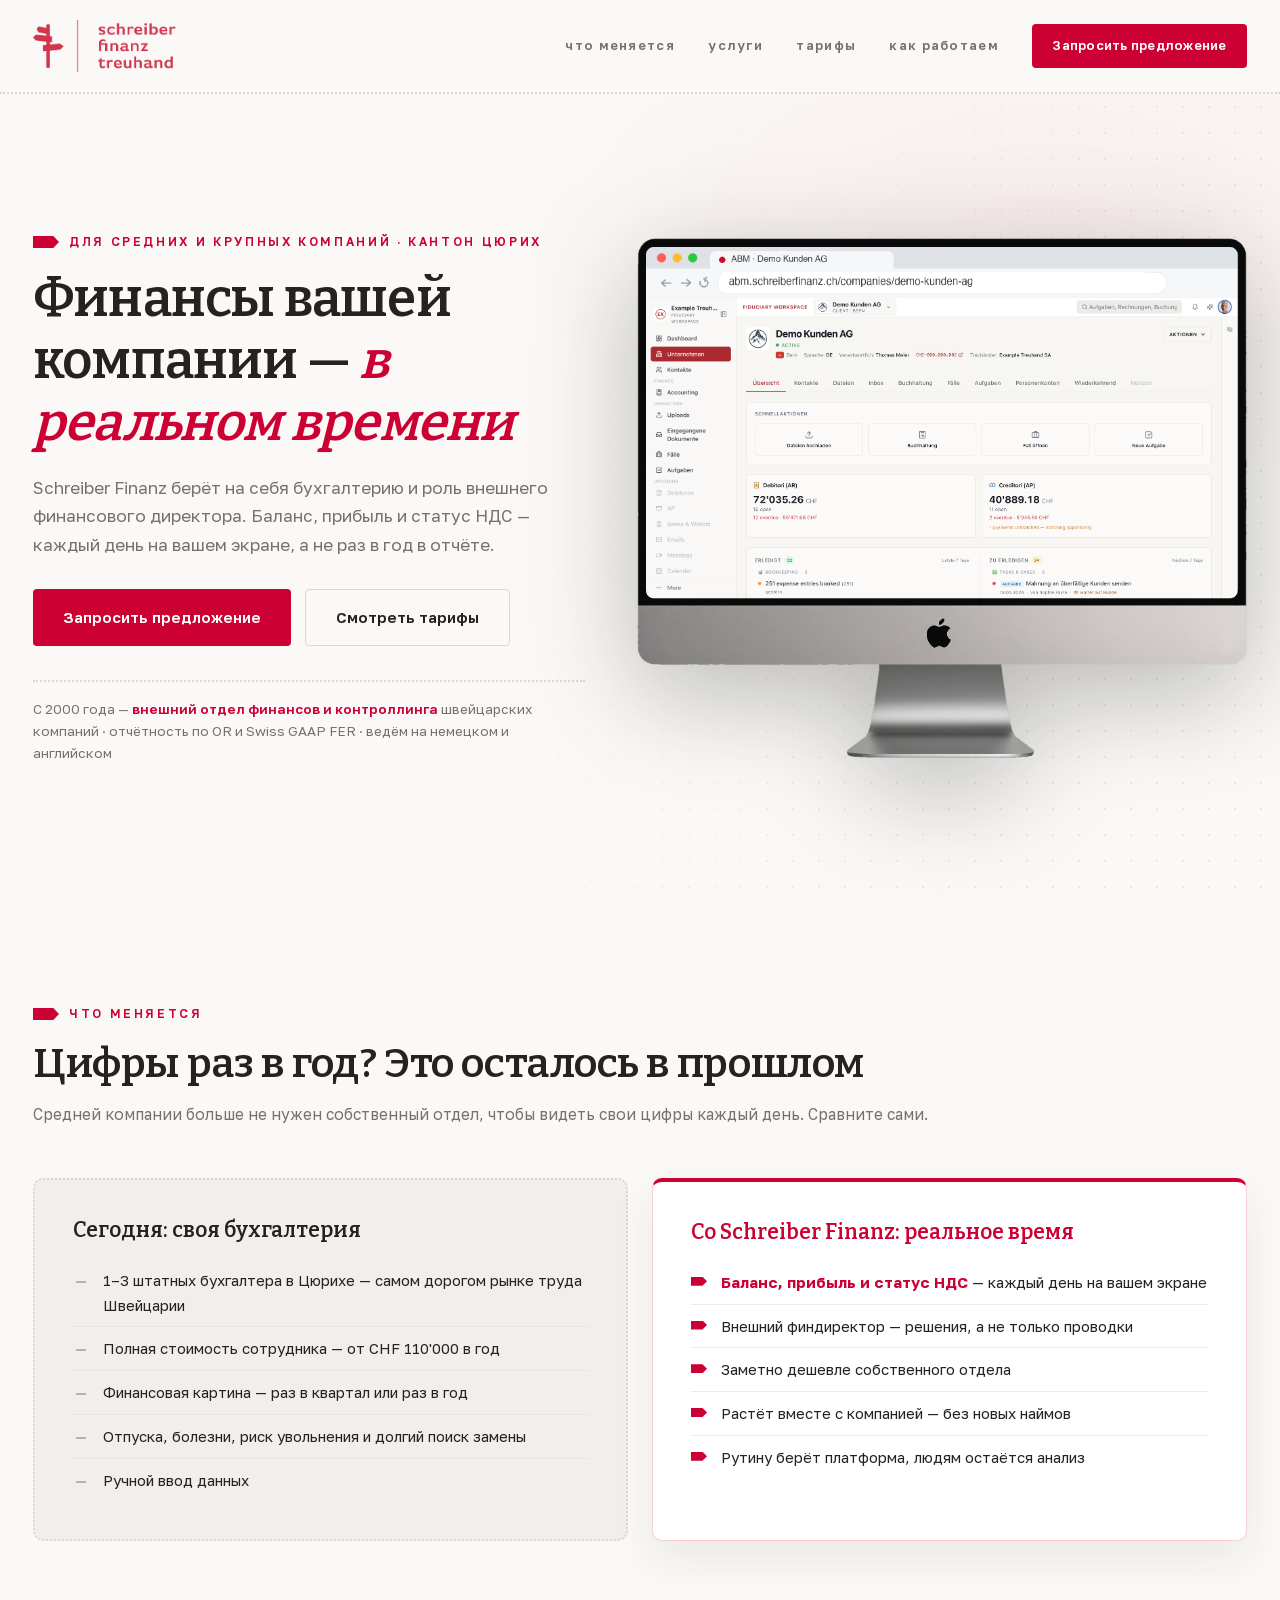
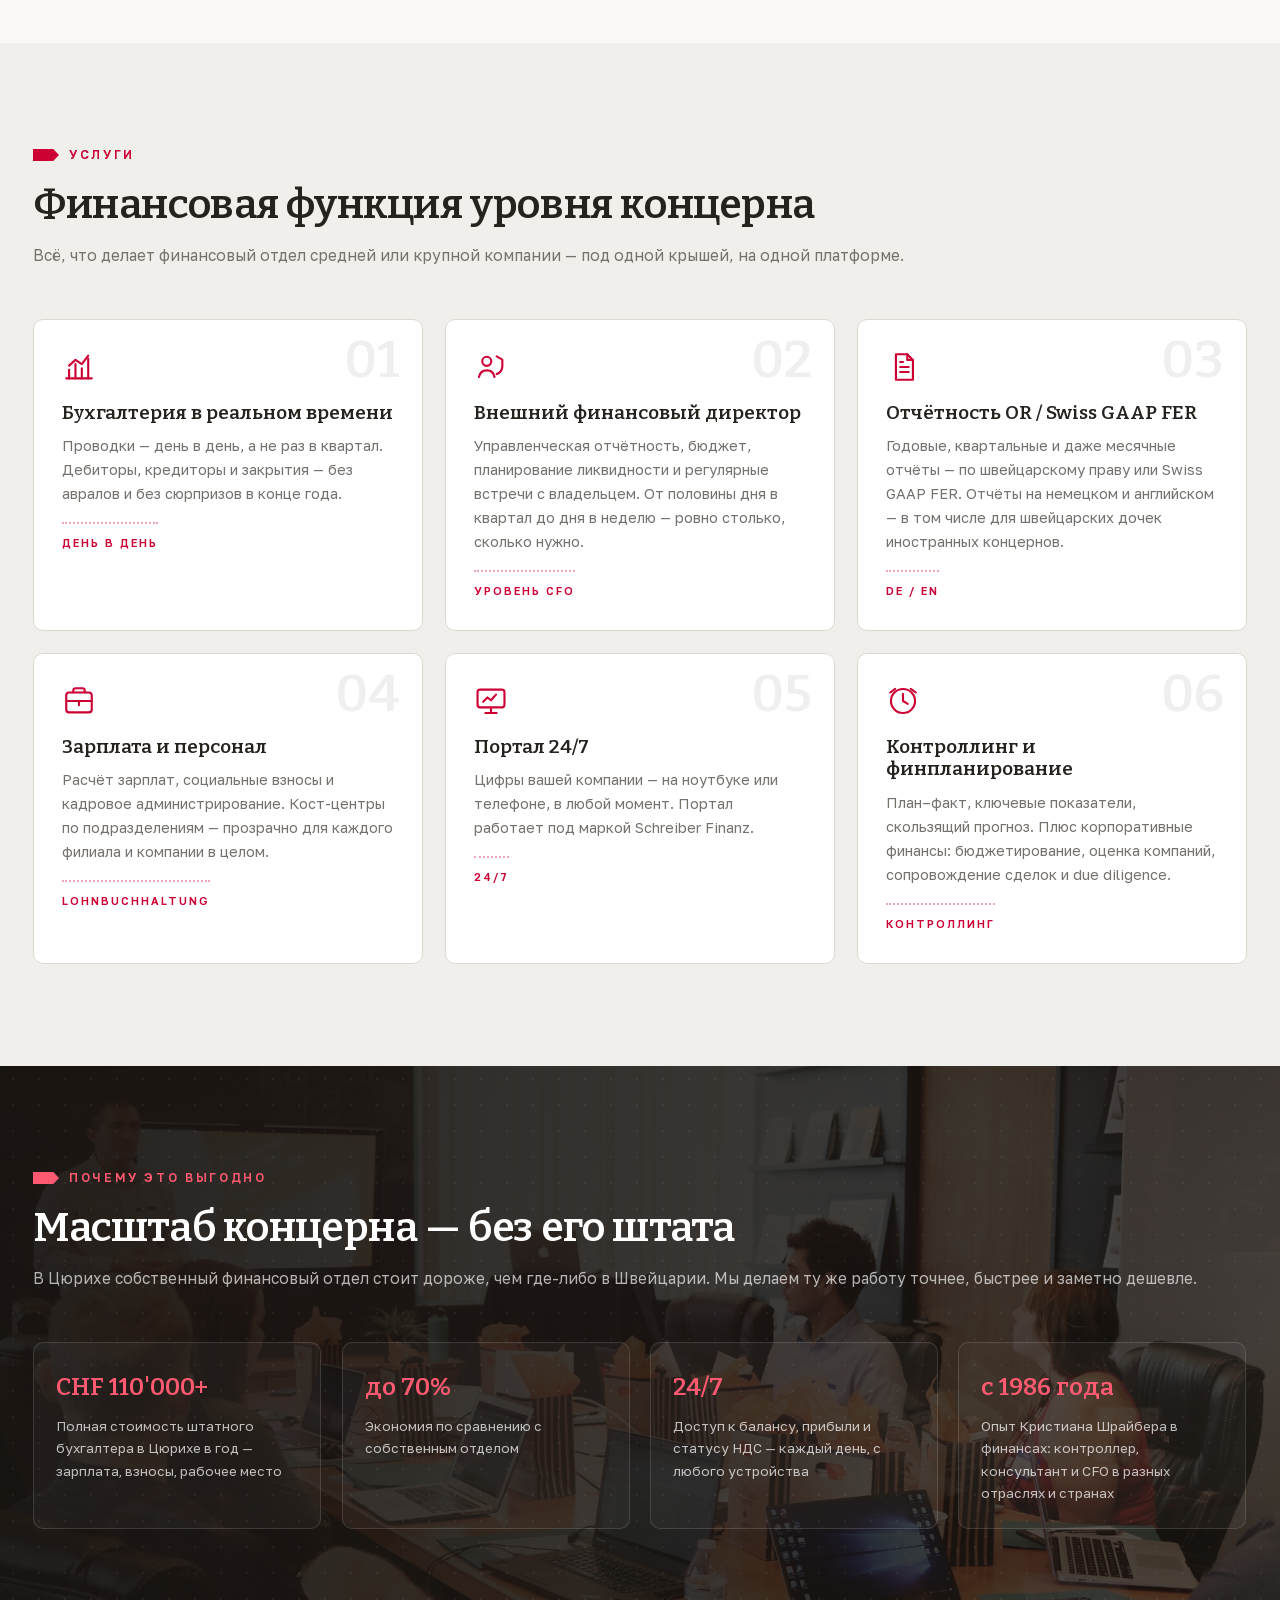
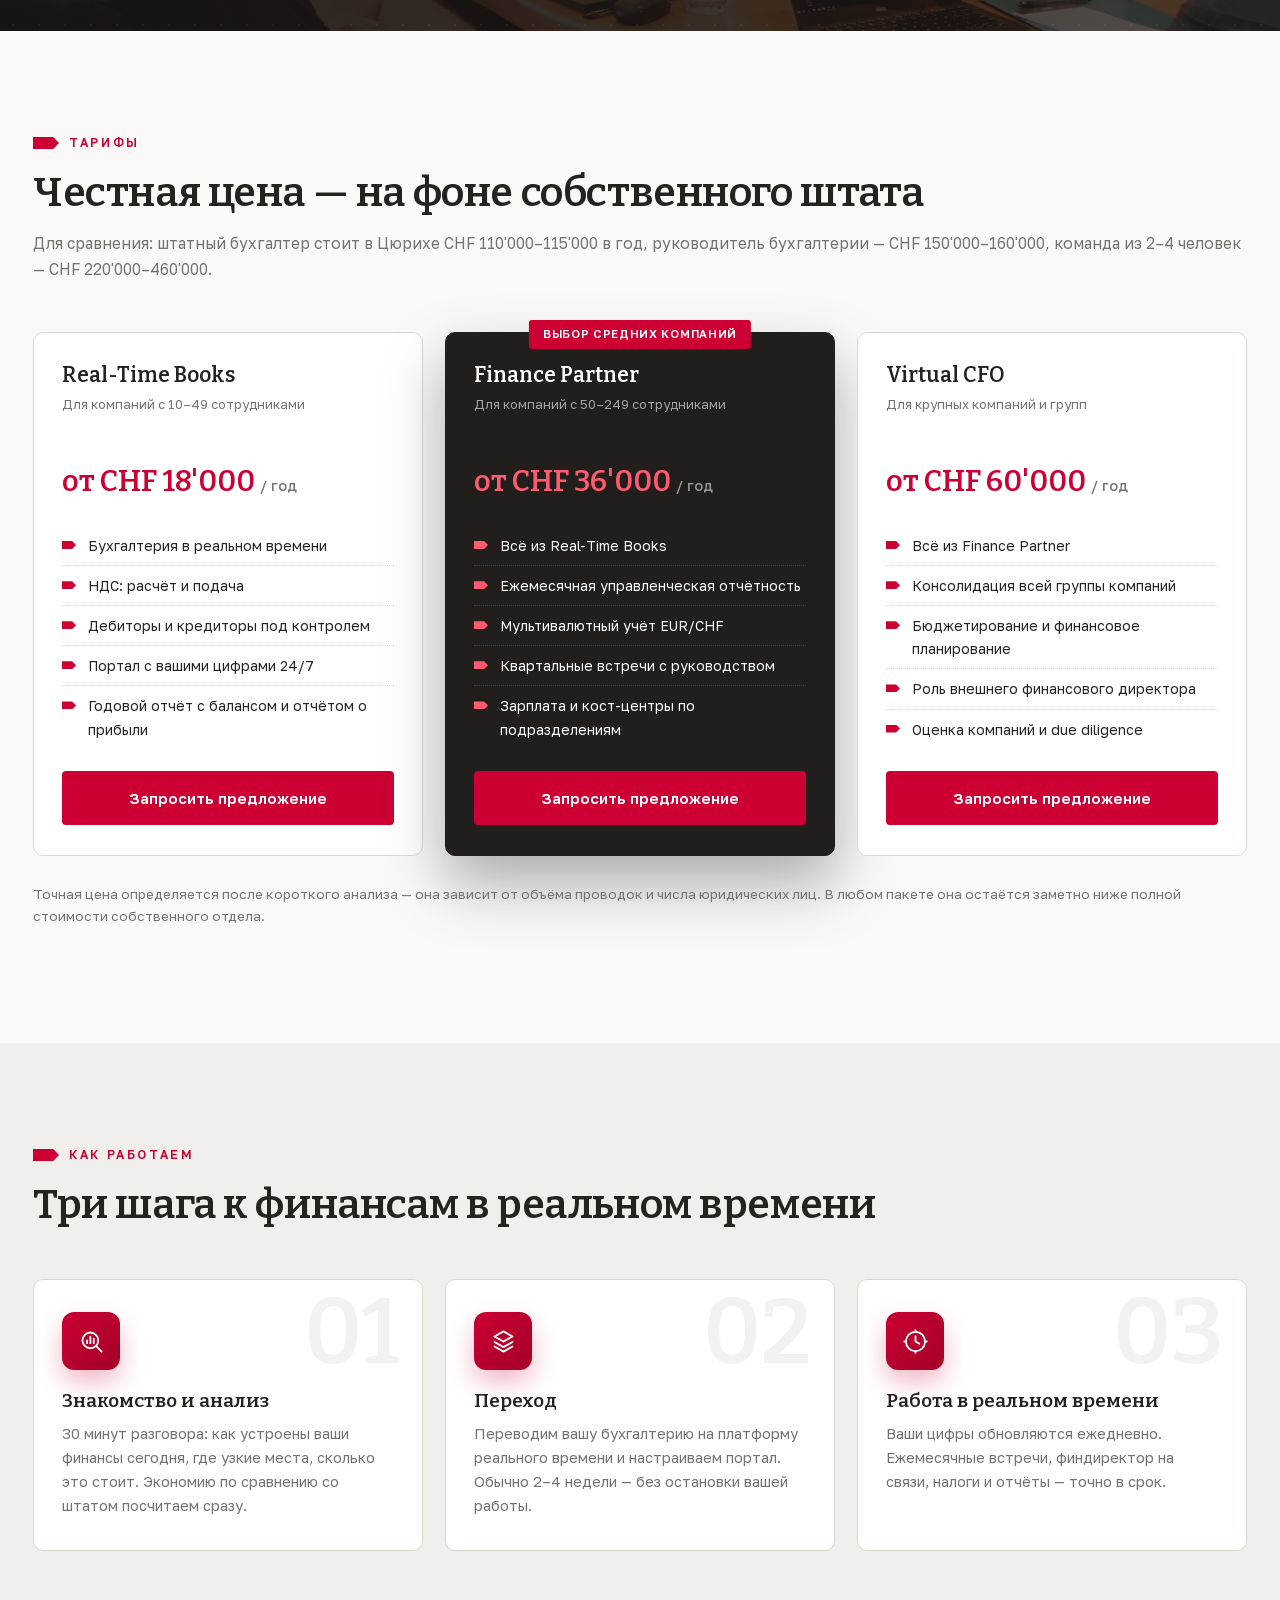
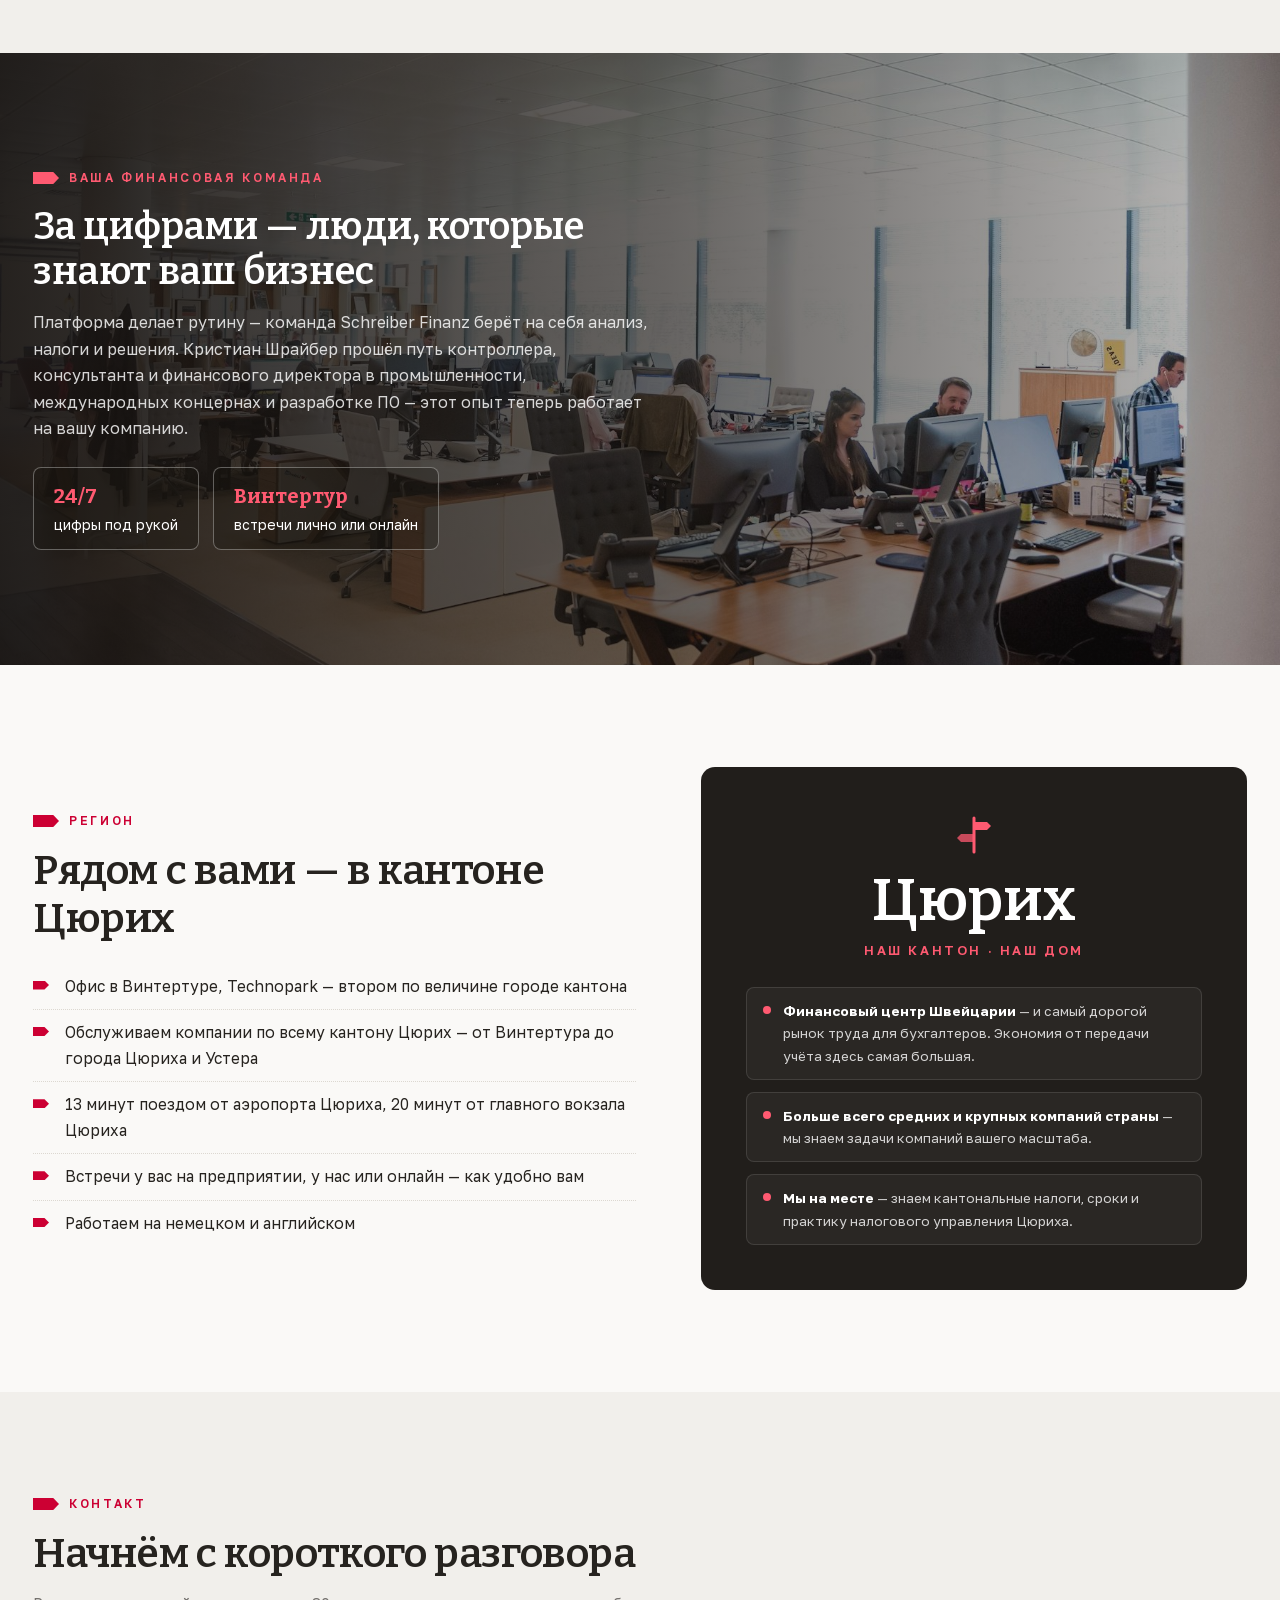
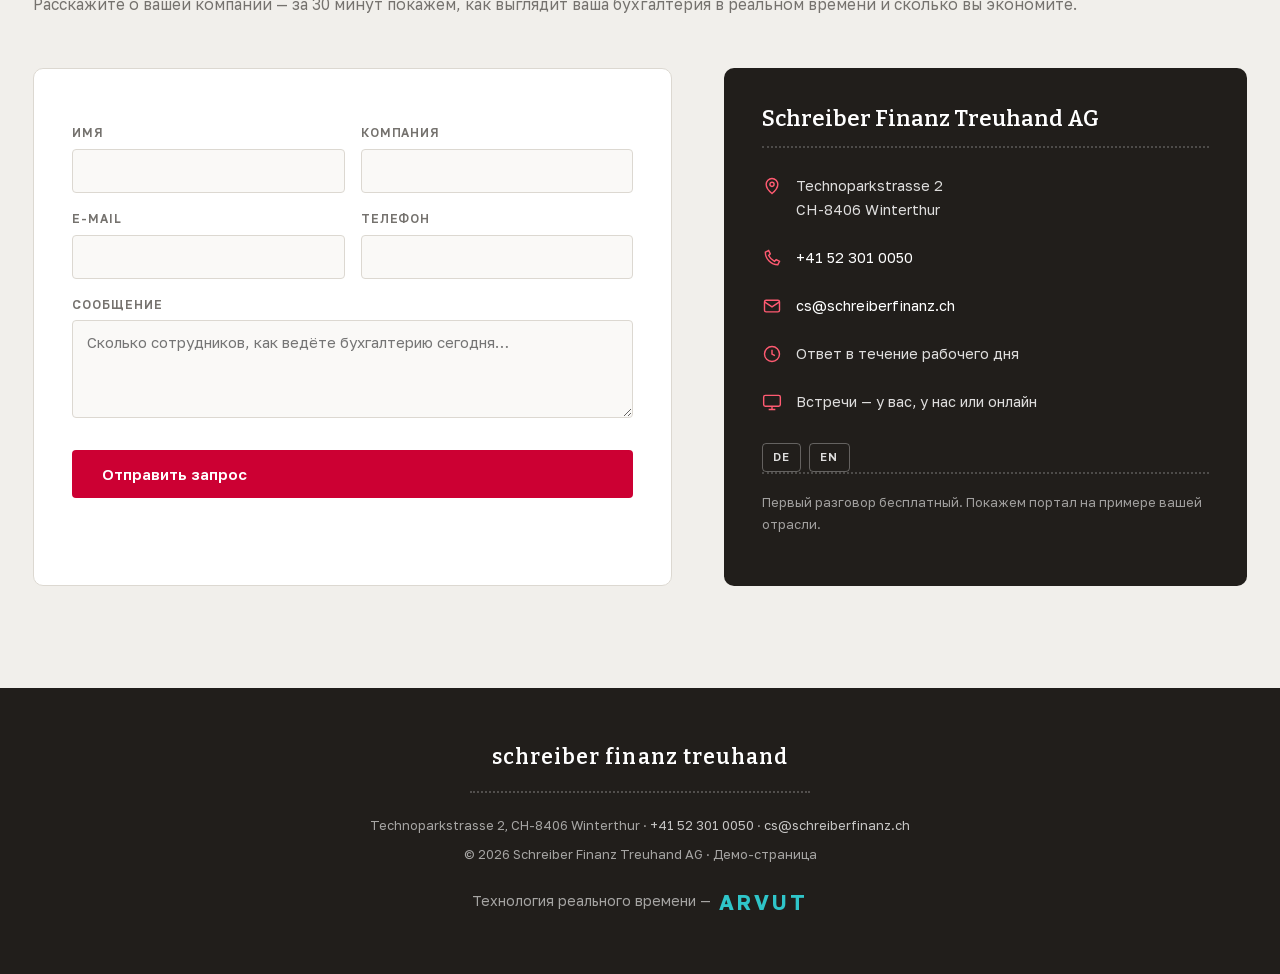
==== ru.html @ bf731bfa "Немецкая версия (главная), новые фото: офис с командой и фон баннера; RU сохранена в ru.html Co-Auth" ====
<!doctype html>
<html lang="ru">
<head>
<meta charset="utf-8">
<meta name="viewport" content="width=device-width,initial-scale=1">
<title>Schreiber Finanz Treuhand AG — Финансы вашей компании в реальном времени | Цюрих</title>
<meta name="description" content="Schreiber Finanz Treuhand AG (Винтертур, кантон Цюрих): бухгалтерия в реальном времени и внешний финансовый директор для средних и крупных компаний. Баланс, прибыль и статус НДС — каждый день, а не раз в год.">
<style>
@import url('assets/fonts/fonts.css');
:root{
  --paper:#faf9f7; --cream:#f1efeb; --card:#ffffff;
  --ink:#26231f; --muted:#75726e; --soft-line:#dcd8d1;
  --red:#cc0033; --red-d:#a30029; --red-l:#ff5a71; --red-bg:#fbf3f4;
  --graphite:#211e1b; --graphite2:#2b2723;
  --arvut:#009b9f;
  --serif:'Bitter',Georgia,serif;
  --sans:'Golos Text',-apple-system,'Segoe UI',sans-serif;
}
*{box-sizing:border-box}
html{scroll-behavior:smooth}
body{margin:0;font-family:var(--sans);color:var(--ink);background:var(--paper);font-size:16px;line-height:1.65;-webkit-font-smoothing:antialiased}
img{max-width:100%}
a{color:inherit}
.wrap{max-width:1320px;margin:0 auto;padding:0 clamp(18px,2.6vw,34px)}
h1,h2,h3{font-family:var(--serif);line-height:1.18;margin:0}
.h2{font-size:clamp(28px,3.5vw,41px);font-weight:600;color:var(--ink);letter-spacing:-.01em}
.sub{color:var(--muted);margin:14px 0 0;font-size:clamp(15.5px,1.2vw,17.5px)}
/* фирменный мотив: пунктирная линия (как в их меню) */
.dotrule{border:0;border-top:2px dotted var(--soft-line);margin:0}
/* красный «указатель» — мотив логотипа-Wegweiser */
.eyebrow{display:flex;align-items:center;gap:10px;font-size:12px;font-weight:600;letter-spacing:.22em;text-transform:uppercase;color:var(--red);margin:0 0 16px}
.eyebrow::before{content:'';width:26px;height:12px;background:var(--red);clip-path:polygon(0 0,78% 0,100% 50%,78% 100%,0 100%);flex:none}
.btn{display:inline-flex;align-items:center;gap:10px;padding:15px 30px;border-radius:4px;font-weight:600;font-size:15px;text-decoration:none;transition:transform .18s ease,box-shadow .18s ease,background .18s ease,border-color .18s ease;cursor:pointer;border:0;font-family:var(--sans)}
.btn-r{background:var(--red);color:#fff}
.btn-r:hover{background:var(--red-d);transform:translateY(-2px);box-shadow:0 12px 28px rgba(204,0,51,.28)}
.btn-ghost{border:1.5px solid var(--soft-line);color:var(--ink);background:transparent}
.btn-ghost:hover{border-color:var(--ink)}
/* ======= ШАПКА ======= */
.nav{background:rgba(250,249,247,.92);backdrop-filter:blur(8px);position:sticky;top:0;z-index:20;border-bottom:2px dotted var(--soft-line)}
.nav .wrap{display:flex;justify-content:space-between;align-items:center;height:92px}
.nav img{height:52px;display:block}
.nav-links{display:flex;align-items:center;gap:clamp(18px,2.6vw,36px)}
.nav-links a{font-size:13px;font-weight:600;letter-spacing:.1em;text-transform:lowercase;text-decoration:none;color:var(--muted)}
.nav-links a:hover{color:var(--red)}
.nav-cta{background:var(--red);color:#fff!important;padding:11px 20px;border-radius:4px;text-transform:none!important;letter-spacing:.02em!important}
.nav-cta:hover{background:var(--red-d)}
/* ======= HERO ======= */
.hero{position:relative;background:
  radial-gradient(900px 480px at 82% 18%,rgba(204,0,51,.05) 0%,rgba(204,0,51,0) 60%),
  var(--paper);
  overflow:hidden}
.hero .dots{position:absolute;inset:0;background-image:radial-gradient(rgba(38,35,31,.075) 1.3px,transparent 1.3px);background-size:26px 26px;mask-image:linear-gradient(115deg,transparent 42%,#000 78%);-webkit-mask-image:linear-gradient(115deg,transparent 42%,#000 78%);pointer-events:none}
.hero-grid{position:relative;display:grid;grid-template-columns:.95fr 1.05fr;grid-template-rows:1fr;gap:clamp(28px,4vw,56px);align-items:center;min-height:calc(100svh - 92px);padding:clamp(26px,4vh,48px) 0}
.hero h1{font-size:clamp(33px,4.1vw,53px);font-weight:600;color:var(--ink);letter-spacing:-.015em}
.hero h1 em{font-style:italic;color:var(--red)}
.hero .lead{font-size:clamp(16px,1.35vw,19px);color:var(--muted);margin:20px 0 0}
.hero-cta{display:flex;gap:14px;flex-wrap:wrap;margin-top:30px}
.trust{margin-top:34px;padding-top:16px;border-top:2px dotted var(--soft-line)}
.trust p{margin:0;font-size:13.5px;color:var(--muted)}
.trust b{color:var(--red);font-weight:600}
/* монитор со скрином */
.imac-wrap{position:relative}
.imac-wrap::before{content:'';position:absolute;inset:-6% -5% -2% -5%;background:radial-gradient(58% 54% at 50% 44%,rgba(38,35,31,.16) 0%,rgba(38,35,31,0) 70%);pointer-events:none}
.imac-wrap img.imac{position:relative;width:100%;height:auto;display:block;filter:drop-shadow(0 30px 54px rgba(38,35,31,.3))}
/* ======= СЕКЦИИ ======= */
section{padding:clamp(56px,8vw,102px) 0}
.sec-head{margin-bottom:clamp(30px,4vw,50px)}
/* сдвиг */
.shift{display:grid;grid-template-columns:1fr 1fr;gap:24px}
.shift-card{border-radius:10px;padding:clamp(24px,3vw,38px);background:var(--card)}
.shift-card.now{background:var(--cream);border:2px dotted var(--soft-line)}
.shift-card.new{border:1px solid rgba(204,0,51,.18);border-top:4px solid var(--red);box-shadow:0 18px 44px rgba(38,35,31,.08)}
.shift-card h3{font-size:21px;font-weight:600;margin-bottom:16px}
.shift-card.new h3{color:var(--red)}
.shift-card ul{list-style:none;margin:0;padding:0}
.shift-card li{padding:9px 0 9px 30px;position:relative;font-size:15px;color:var(--ink);border-bottom:1px dotted var(--soft-line)}
.shift-card li:last-child{border-bottom:0}
.now li::before{content:'—';position:absolute;left:2px;color:#b3afa8;font-weight:700}
.new li::before{content:'';position:absolute;left:0;top:16px;width:16px;height:9px;background:var(--red);clip-path:polygon(0 0,72% 0,100% 50%,72% 100%,0 100%)}
.new li b{color:var(--red)}
/* услуги */
.svc-grid{display:grid;grid-template-columns:repeat(3,1fr);gap:22px}
.svc{position:relative;background:var(--card);border:1px solid var(--soft-line);border-radius:10px;padding:30px 28px 28px;transition:transform .2s ease,box-shadow .2s ease,border-color .2s ease;overflow:hidden}
.svc:hover{transform:translateY(-5px);box-shadow:0 22px 50px rgba(38,35,31,.12);border-color:rgba(204,0,51,.3)}
.svc .num{position:absolute;top:14px;right:22px;font-family:var(--serif);font-size:52px;font-weight:600;color:rgba(38,35,31,.07);line-height:1;user-select:none}
.svc svg.ic{width:34px;height:34px;stroke:var(--red);fill:none;stroke-width:1.5;stroke-linecap:round;stroke-linejoin:round;margin-bottom:18px;display:block}
.svc h3{font-size:19px;font-weight:600;margin:0 0 10px}
.svc p{margin:0;font-size:14.5px;color:var(--muted)}
.svc .tagline{display:inline-block;margin-top:16px;color:var(--red);font-size:11px;font-weight:600;letter-spacing:.18em;text-transform:uppercase;border-top:2px dotted rgba(204,0,51,.35);padding-top:10px}
/* тёмный баннер */
.bannerX{position:relative;background:url('assets/img/banner.jpg?v=1') center 42%/cover no-repeat;color:#fff;overflow:hidden}
.bannerX .veilx{position:absolute;inset:0;background:linear-gradient(100deg,rgba(24,20,17,.94) 0%,rgba(24,20,17,.86) 55%,rgba(24,20,17,.72) 100%)}
.bannerX .dots{position:absolute;inset:0;background-image:radial-gradient(rgba(255,255,255,.05) 1.3px,transparent 1.3px);background-size:26px 26px;pointer-events:none}
.bannerX .h2{color:#fff}
.bannerX .sub{color:rgba(255,255,255,.68)}
.bannerX .eyebrow{color:var(--red-l)}
.bannerX .eyebrow::before{background:var(--red-l)}
.stat-grid{position:relative;display:grid;grid-template-columns:repeat(4,1fr);gap:20px;margin-top:clamp(30px,4vw,48px)}
.stat{border:1px solid rgba(255,255,255,.13);border-radius:10px;padding:24px 22px;background:rgba(255,255,255,.035)}
.stat .n{font-family:var(--serif);font-size:clamp(22px,1.9vw,28px);font-weight:600;color:var(--red-l);white-space:nowrap}
.stat p{margin:8px 0 0;font-size:13.5px;color:rgba(255,255,255,.72)}
/* стоимость */
.anchor-strip{background:var(--red-bg);border:1px solid rgba(204,0,51,.15);border-left:5px solid var(--red);border-radius:8px;padding:20px 26px;margin-bottom:40px;font-size:15px;color:var(--ink)}
.anchor-strip b{color:var(--red)}
.price-grid{display:grid;grid-template-columns:repeat(3,1fr);gap:22px;align-items:stretch}
.price{background:var(--card);border:1px solid var(--soft-line);border-radius:10px;padding:30px 28px;display:flex;flex-direction:column;position:relative}
.price.feat{background:var(--graphite);color:#fff;border-color:var(--graphite);box-shadow:0 28px 60px rgba(33,30,27,.35)}
.price .tag{position:absolute;top:-13px;left:50%;transform:translateX(-50%);background:var(--red);color:#fff;font-size:11.5px;font-weight:600;letter-spacing:.06em;text-transform:uppercase;padding:5px 14px;border-radius:3px;white-space:nowrap}
.price h3{font-size:21px;font-weight:600}
.price .for{font-size:13px;color:var(--muted);margin:6px 0 14px}
.price.feat .for{color:rgba(255,255,255,.6)}
.price .amount{font-family:var(--serif);font-size:29px;font-weight:600;color:var(--red);margin-bottom:4px}
.price.feat .amount{color:var(--red-l)}
.price .amount small{font-size:.5em;font-family:var(--sans);font-weight:500;color:var(--muted)}
.price.feat .amount small{color:rgba(255,255,255,.55)}
.price ul{list-style:none;margin:16px 0 22px;padding:0;flex:1}
.price li{padding:8px 0 8px 26px;position:relative;font-size:14px;border-bottom:1px dotted rgba(38,35,31,.16)}
.price.feat li{border-bottom-color:rgba(255,255,255,.14)}
.price li:last-child{border:0}
.price li::before{content:'';position:absolute;left:0;top:15px;width:14px;height:8px;background:var(--red);clip-path:polygon(0 0,72% 0,100% 50%,72% 100%,0 100%)}
.price.feat li::before{background:var(--red-l)}
.price .btn{justify-content:center}
.price-note{margin-top:26px;font-size:13.5px;color:var(--muted)}
/* шаги */
.steps{display:grid;grid-template-columns:repeat(3,1fr);gap:22px}
.step{background:var(--card);border:1px solid var(--soft-line);border-radius:10px;padding:32px 28px;position:relative;overflow:hidden}
.step .wnum{position:absolute;top:2px;right:22px;font-family:var(--serif);font-size:92px;font-weight:600;line-height:1.1;color:rgba(38,35,31,.06);user-select:none}
.step .badge{width:58px;height:58px;border-radius:12px;background:linear-gradient(135deg,var(--red),var(--red-d));box-shadow:0 12px 26px rgba(204,0,51,.28);display:flex;align-items:center;justify-content:center;margin-bottom:20px}
.step .badge svg{width:27px;height:27px;stroke:#fff;fill:none;stroke-width:1.6;stroke-linecap:round;stroke-linejoin:round}
.step h3{font-size:19px;font-weight:600;margin-bottom:10px}
.step p{margin:0;font-size:14.5px;color:var(--muted)}
/* фото-блок */
.photo{position:relative;background:url('assets/img/team.jpg?v=3') center 68%/cover no-repeat;color:#fff}
.photo .veil{position:absolute;inset:0;background:linear-gradient(90deg,rgba(24,20,17,.94) 0%,rgba(24,20,17,.66) 52%,rgba(24,20,17,.28) 100%)}
.photo .wrap{position:relative}
.photo h3{font-size:clamp(26px,3.2vw,38px);font-weight:600;color:#fff;max-width:640px}
.photo p{max-width:620px;color:rgba(255,255,255,.82)}
.photo .eyebrow{color:var(--red-l)}
.photo .eyebrow::before{background:var(--red-l)}
.photo .chips{display:flex;gap:14px;margin-top:26px;flex-wrap:wrap}
.photo .chip{border:1px solid rgba(255,255,255,.32);border-radius:8px;padding:12px 20px;font-size:14px;background:rgba(24,20,17,.35)}
.photo .chip b{font-family:var(--serif);font-size:20px;color:var(--red-l);display:block}
/* регион */
.region{display:grid;grid-template-columns:1.05fr .95fr;gap:clamp(30px,5vw,70px);align-items:center}
.region ul{list-style:none;padding:0;margin:20px 0 0}
.region li{padding:10px 0 10px 32px;position:relative;font-size:15.5px;border-bottom:1px dotted var(--soft-line)}
.region li:last-child{border:0}
.region li::before{content:'';position:absolute;left:0;top:17px;width:16px;height:9px;background:var(--red);clip-path:polygon(0 0,72% 0,100% 50%,72% 100%,0 100%)}
.zh-card{position:relative;background:var(--graphite);border-radius:14px;padding:clamp(30px,3.5vw,48px);color:#fff;overflow:hidden;text-align:center}
.zh-card .signpost{width:44px;margin:0 auto 14px;display:block}
.zh-card .zh{font-family:var(--serif);font-weight:600;font-size:clamp(44px,4.6vw,60px);color:#fff;line-height:1.05}
.zh-card .zh-sub{color:var(--red-l);font-size:13px;letter-spacing:.2em;text-transform:uppercase;font-weight:600;margin-top:8px}
.zh-facts{margin-top:26px;display:grid;gap:12px;text-align:left}
.zh-fact{display:flex;gap:12px;align-items:flex-start;background:rgba(255,255,255,.045);border:1px solid rgba(255,255,255,.11);border-radius:8px;padding:12px 16px;font-size:13.5px;color:rgba(255,255,255,.8)}
.zh-fact b{color:#fff}
.zh-fact .d{width:8px;height:8px;border-radius:50%;background:var(--red-l);margin-top:6px;flex:none}
/* контакт */
.contact{display:grid;grid-template-columns:1.1fr .9fr;gap:clamp(28px,4vw,56px);align-items:stretch}
.form{background:var(--card);border:1px solid var(--soft-line);border-radius:10px;padding:clamp(24px,3vw,38px)}
.form label{display:block;font-size:12px;font-weight:600;letter-spacing:.08em;text-transform:uppercase;color:var(--muted);margin:16px 0 6px}
.form input,.form textarea{width:100%;border:1.5px solid var(--soft-line);border-radius:4px;padding:12px 14px;font-family:var(--sans);font-size:15px;color:var(--ink);background:var(--paper);outline:none;transition:border .15s}
.form input:focus,.form textarea:focus{border-color:var(--red)}
.form .row2{display:grid;grid-template-columns:1fr 1fr;gap:16px}
.form button{margin-top:24px;width:100%}
.c-card{background:var(--graphite);color:#fff;border-radius:10px;padding:clamp(26px,3vw,38px);position:relative;overflow:hidden;display:flex;flex-direction:column}
.c-card .c-note{margin-top:auto;padding-top:18px;border-top:2px dotted rgba(255,255,255,.2);font-size:13px;color:rgba(255,255,255,.58)}
.c-card h3{color:#fff;font-size:22px;font-weight:600;margin-bottom:14px;padding-bottom:14px;border-bottom:2px dotted rgba(255,255,255,.2)}
.c-row{display:flex;gap:14px;align-items:flex-start;padding:12px 0;font-size:14.5px;color:rgba(255,255,255,.85)}
.c-row svg{width:20px;height:20px;stroke:var(--red-l);fill:none;stroke-width:1.7;flex:none;margin-top:2px}
.c-row a{color:#fff;text-decoration:none}
.c-row a:hover{color:var(--red-l)}
.c-langs{margin-top:18px;display:flex;gap:8px;flex-wrap:wrap}
.c-langs span{font-size:11.5px;font-weight:600;letter-spacing:.1em;border:1px solid rgba(255,255,255,.3);border-radius:4px;padding:4px 10px;color:rgba(255,255,255,.85)}
/* футер */
footer{background:var(--graphite);color:rgba(255,255,255,.6);padding:52px 0 40px;position:relative;overflow:hidden}
.f-mark{font-family:var(--serif);font-weight:600;font-size:21px;letter-spacing:.05em;color:#fff;text-align:center}
.f-rule{max-width:340px;margin:16px auto 22px;border-top:2px dotted rgba(255,255,255,.22)}
footer .meta{text-align:center;font-size:13px;margin:0}
footer .meta a{color:rgba(255,255,255,.75);text-decoration:none}
footer .credit{text-align:center;margin-top:20px;font-size:14px}
footer .credit a{color:#2fc5c9;font-weight:700;text-decoration:none;font-size:21px;letter-spacing:.14em;text-transform:uppercase;vertical-align:middle;margin-left:4px}
/* reveal */
.reveal{opacity:0;transform:translateY(26px);transition:opacity .75s cubic-bezier(.22,.61,.36,1),transform .75s cubic-bezier(.22,.61,.36,1);will-change:opacity,transform}
.reveal.in{opacity:1;transform:none}
@media(prefers-reduced-motion:reduce){*{animation:none!important;transition:none!important}.reveal{opacity:1;transform:none}}
/* ======= МОБАЙЛ ======= */
@media(max-width:960px){
  .nav-links a:not(.nav-cta){display:none}
  .nav .wrap{height:64px}
  .nav img{height:38px}
  .nav-cta{padding:9px 14px;font-size:12px;white-space:nowrap}
  .hero-grid{grid-template-columns:1fr;grid-template-rows:auto;min-height:0;padding:40px 0 54px;gap:40px}
  .hero h1{font-size:clamp(31px,8.4vw,40px)}
  .shift,.svc-grid,.price-grid,.steps{grid-template-columns:1fr}
  .stat-grid{grid-template-columns:1fr 1fr}
  .region,.contact{grid-template-columns:1fr}
  .form .row2{grid-template-columns:1fr}
}
@media(max-width:520px){.stat-grid{grid-template-columns:1fr}}
</style>
</head>
<body>

<!-- меню -->
<nav class="nav">
  <div class="wrap">
    <a href="#top"><img src="assets/img/logo-schreiber.png?v=1" alt="Schreiber Finanz Treuhand AG"></a>
    <div class="nav-links">
      <a href="#shift">что меняется</a>
      <a href="#services">услуги</a>
      <a href="#pricing">тарифы</a>
      <a href="#how">как работаем</a>
      <a href="#contact" class="nav-cta">Запросить предложение</a>
    </div>
  </div>
</nav>

<!-- HERO -->
<header class="hero" id="top">
  <div class="dots"></div>
  <div class="wrap">
    <div class="hero-grid">
      <div class="reveal">
        <p class="eyebrow">Для средних и крупных компаний · кантон Цюрих</p>
        <h1>Финансы вашей компании&nbsp;— <em>в реальном времени</em></h1>
        <p class="lead">Schreiber Finanz берёт на себя бухгалтерию и роль внешнего финансового
        директора. Баланс, прибыль и статус НДС — каждый день на вашем экране, а не раз в год
        в отчёте.</p>
        <div class="hero-cta">
          <a class="btn btn-r" href="#contact">Запросить предложение</a>
          <a class="btn btn-ghost" href="#pricing">Смотреть тарифы</a>
        </div>
        <div class="trust">
          <p>С 2000 года — <b>внешний отдел финансов и контроллинга</b> швейцарских компаний ·
          отчётность по OR и Swiss GAAP FER · ведём на немецком и английском</p>
        </div>
      </div>
      <div class="imac-wrap reveal">
        <img class="imac" src="assets/img/imac-schreiber.png?v=1" alt="Портал реального времени — баланс, дебиторы и кредиторы на экране">
      </div>
    </div>
  </div>
</header>

<!-- СДВИГ -->
<section id="shift">
  <div class="wrap">
    <div class="sec-head reveal">
      <p class="eyebrow">Что меняется</p>
      <h2 class="h2">Цифры раз в год? Это осталось в прошлом</h2>
      <p class="sub">Средней компании больше не нужен собственный отдел, чтобы видеть свои цифры
      каждый день. Сравните сами.</p>
    </div>
    <div class="shift">
      <div class="shift-card now reveal">
        <h3>Сегодня: своя бухгалтерия</h3>
        <ul>
          <li>1–3 штатных бухгалтера в Цюрихе — самом дорогом рынке труда Швейцарии</li>
          <li>Полная стоимость сотрудника — от CHF 110'000 в год</li>
          <li>Финансовая картина — раз в квартал или раз в год</li>
          <li>Отпуска, болезни, риск увольнения и долгий поиск замены</li>
          <li>Ручной ввод данных</li>
        </ul>
      </div>
      <div class="shift-card new reveal">
        <h3>Со Schreiber Finanz: реальное время</h3>
        <ul>
          <li><b>Баланс, прибыль и статус НДС</b> — каждый день на вашем экране</li>
          <li>Внешний финдиректор — решения, а не только проводки</li>
          <li>Заметно дешевле собственного отдела</li>
          <li>Растёт вместе с компанией — без новых наймов</li>
          <li>Рутину берёт платформа, людям остаётся анализ</li>
        </ul>
      </div>
    </div>
  </div>
</section>

<!-- УСЛУГИ -->
<section id="services" style="background:var(--cream)">
  <div class="wrap">
    <div class="sec-head reveal">
      <p class="eyebrow">Услуги</p>
      <h2 class="h2">Финансовая функция уровня концерна</h2>
      <p class="sub">Всё, что делает финансовый отдел средней или крупной компании — под одной
      крышей, на одной платформе.</p>
    </div>
    <div class="svc-grid">
      <div class="svc reveal">
        <span class="num">01</span>
        <svg class="ic" viewBox="0 0 24 24"><path d="M3 20h18"/><path d="M5 20v-6M9.5 20v-10M14 20v-7M18.5 20V6"/><path d="M5 11l4.5-4 4.5 3 4.5-6"/></svg>
        <h3>Бухгалтерия в реальном времени</h3>
        <p>Проводки — день в день, а не раз в квартал. Дебиторы, кредиторы и закрытия — без
        авралов и без сюрпризов в конце года.</p>
        <span class="tagline">День в день</span>
      </div>
      <div class="svc reveal">
        <span class="num">02</span>
        <svg class="ic" viewBox="0 0 24 24"><circle cx="9" cy="8" r="3.2"/><path d="M3.5 19c.6-3 2.8-4.6 5.5-4.6s4.9 1.6 5.5 4.6"/><path d="M16 4.5l4 2.3v4.6c0 2.8-1.7 4.6-4 5.6"/></svg>
        <h3>Внешний финансовый директор</h3>
        <p>Управленческая отчётность, бюджет, планирование ликвидности и регулярные встречи
        с владельцем. От половины дня в квартал до дня в неделю — ровно столько, сколько нужно.</p>
        <span class="tagline">Уровень CFO</span>
      </div>
      <div class="svc reveal">
        <span class="num">03</span>
        <svg class="ic" viewBox="0 0 24 24"><path d="M7 3h8l4 4v14H7z"/><path d="M15 3v4h4"/><path d="M10 12h6M10 15.5h6M10 8.5h2"/></svg>
        <h3>Отчётность OR / Swiss GAAP FER</h3>
        <p>Годовые, квартальные и даже месячные отчёты — по швейцарскому праву или Swiss GAAP FER.
        Отчёты на немецком и английском — в том числе для швейцарских дочек иностранных концернов.</p>
        <span class="tagline">DE / EN</span>
      </div>
      <div class="svc reveal">
        <span class="num">04</span>
        <svg class="ic" viewBox="0 0 24 24"><rect x="3" y="6" width="18" height="14" rx="2"/><path d="M8 6V4.5A1.5 1.5 0 0 1 9.5 3h5A1.5 1.5 0 0 1 16 4.5V6"/><path d="M3 12h18M12 12v3"/></svg>
        <h3>Зарплата и персонал</h3>
        <p>Расчёт зарплат, социальные взносы и кадровое администрирование. Кост-центры по
        подразделениям — прозрачно для каждого филиала и компании в целом.</p>
        <span class="tagline">Lohnbuchhaltung</span>
      </div>
      <div class="svc reveal">
        <span class="num">05</span>
        <svg class="ic" viewBox="0 0 24 24"><rect x="2.5" y="4" width="19" height="12.5" rx="1.8"/><path d="M8 20.5h8M12 16.5v4"/><path d="M6.5 12.5l3-3 2.5 2 3.5-4"/></svg>
        <h3>Портал 24/7</h3>
        <p>Цифры вашей компании — на ноутбуке или телефоне, в любой момент. Портал работает
        под маркой Schreiber Finanz.</p>
        <span class="tagline">24/7</span>
      </div>
      <div class="svc reveal">
        <span class="num">06</span>
        <svg class="ic" viewBox="0 0 24 24"><circle cx="12" cy="12" r="8.5"/><path d="M12 7v5l3.4 2"/><path d="M17.5 3.5L21 6M6.5 3.5L3 6"/></svg>
        <h3>Контроллинг и финпланирование</h3>
        <p>План–факт, ключевые показатели, скользящий прогноз. Плюс корпоративные финансы:
        бюджетирование, оценка компаний, сопровождение сделок и due diligence.</p>
        <span class="tagline">Контроллинг</span>
      </div>
    </div>
  </div>
</section>

<!-- БАННЕР ПРЕИМУЩЕСТВ -->
<section class="bannerX">
  <div class="veilx"></div>
  <div class="dots"></div>
  <div class="wrap" style="position:relative">
    <div class="sec-head reveal">
      <p class="eyebrow">Почему это выгодно</p>
      <h2 class="h2">Масштаб концерна — без его штата</h2>
      <p class="sub">В Цюрихе собственный финансовый отдел стоит дороже, чем где-либо в Швейцарии.
      Мы делаем ту же работу точнее, быстрее и заметно дешевле.</p>
    </div>
    <div class="stat-grid">
      <div class="stat reveal"><div class="n">CHF 110'000+</div><p>Полная стоимость штатного бухгалтера в Цюрихе в год — зарплата, взносы, рабочее место</p></div>
      <div class="stat reveal"><div class="n">до 70%</div><p>Экономия по сравнению с собственным отделом</p></div>
      <div class="stat reveal"><div class="n">24/7</div><p>Доступ к балансу, прибыли и статусу НДС — каждый день, с любого устройства</p></div>
      <div class="stat reveal"><div class="n">с 1986 года</div><p>Опыт Кристиана Шрайбера в финансах: контроллер, консультант и CFO в разных отраслях и странах</p></div>
    </div>
  </div>
</section>

<!-- СТОИМОСТЬ -->
<section id="pricing">
  <div class="wrap">
    <div class="sec-head reveal">
      <p class="eyebrow">Тарифы</p>
      <h2 class="h2">Честная цена — на фоне собственного штата</h2>
      <p class="sub">Для сравнения: штатный бухгалтер стоит в Цюрихе CHF 110'000–115'000 в год,
      руководитель бухгалтерии — CHF 150'000–160'000, команда из 2–4 человек — CHF 220'000–460'000.</p>
    </div>
    <div class="price-grid">
      <div class="price reveal">
        <h3>Real-Time Books</h3>
        <p class="for">Для компаний с 10–49 сотрудниками</p>
        <p class="amount">от CHF 18'000 <small>/ год</small></p>
        <ul>
          <li>Бухгалтерия в реальном времени</li>
          <li>НДС: расчёт и подача</li>
          <li>Дебиторы и кредиторы под контролем</li>
          <li>Портал с вашими цифрами 24/7</li>
          <li>Годовой отчёт с балансом и отчётом о прибыли</li>
        </ul>
        <a class="btn btn-r" href="#contact">Запросить предложение</a>
      </div>
      <div class="price feat reveal">
        <span class="tag">Выбор средних компаний</span>
        <h3>Finance Partner</h3>
        <p class="for">Для компаний с 50–249 сотрудниками</p>
        <p class="amount">от CHF 36'000 <small>/ год</small></p>
        <ul>
          <li>Всё из Real-Time Books</li>
          <li>Ежемесячная управленческая отчётность</li>
          <li>Мультивалютный учёт EUR/CHF</li>
          <li>Квартальные встречи с руководством</li>
          <li>Зарплата и кост-центры по подразделениям</li>
        </ul>
        <a class="btn btn-r" href="#contact">Запросить предложение</a>
      </div>
      <div class="price reveal">
        <h3>Virtual CFO</h3>
        <p class="for">Для крупных компаний и групп</p>
        <p class="amount">от CHF 60'000 <small>/ год</small></p>
        <ul>
          <li>Всё из Finance Partner</li>
          <li>Консолидация всей группы компаний</li>
          <li>Бюджетирование и финансовое планирование</li>
          <li>Роль внешнего финансового директора</li>
          <li>Оценка компаний и due diligence</li>
        </ul>
        <a class="btn btn-r" href="#contact">Запросить предложение</a>
      </div>
    </div>
    <p class="price-note reveal">Точная цена определяется после короткого анализа — она зависит от
    объёма проводок и числа юридических лиц. В любом пакете она остаётся заметно ниже полной
    стоимости собственного отдела.</p>
  </div>
</section>

<!-- КАК РАБОТАЕМ -->
<section id="how" style="background:var(--cream);padding-bottom:0">
  <div class="wrap">
    <div class="sec-head reveal">
      <p class="eyebrow">Как работаем</p>
      <h2 class="h2">Три шага к финансам в реальном времени</h2>
    </div>
    <div class="steps">
      <div class="step reveal">
        <span class="wnum">01</span>
        <div class="badge"><svg viewBox="0 0 24 24"><circle cx="11" cy="11" r="7"/><path d="M21 21l-4.6-4.6"/><path d="M8 13.5v-2.5M11 13.5V8M14 13.5v-4"/></svg></div>
        <h3>Знакомство и анализ</h3>
        <p>30 минут разговора: как устроены ваши финансы сегодня, где узкие места, сколько это
        стоит. Экономию по сравнению со штатом посчитаем сразу.</p>
      </div>
      <div class="step reveal">
        <span class="wnum">02</span>
        <div class="badge"><svg viewBox="0 0 24 24"><path d="M12 3l8 4.5-8 4.5-8-4.5L12 3z"/><path d="M4 12.5l8 4.5 8-4.5"/><path d="M4 16.5l8 4.5 8-4.5"/></svg></div>
        <h3>Переход</h3>
        <p>Переводим вашу бухгалтерию на платформу реального времени и настраиваем портал.
        Обычно 2–4 недели — без остановки вашей работы.</p>
      </div>
      <div class="step reveal">
        <span class="wnum">03</span>
        <div class="badge"><svg viewBox="0 0 24 24"><circle cx="12" cy="12" r="8.5"/><path d="M12 7.2V12l3.4 2"/><path d="M12 3.5V2M20.5 12H22M12 20.5V22M3.5 12H2"/></svg></div>
        <h3>Работа в реальном времени</h3>
        <p>Ваши цифры обновляются ежедневно. Ежемесячные встречи, финдиректор на связи,
        налоги и отчёты — точно в срок.</p>
      </div>
    </div>
  </div>
  <div style="height:clamp(56px,8vw,104px)"></div>
  <!-- ФОТО-БЛОК -->
  <div class="photo">
    <div class="veil"></div>
    <div class="wrap" style="padding-top:clamp(64px,9vw,120px);padding-bottom:clamp(64px,9vw,120px)">
      <div class="reveal">
        <p class="eyebrow">Ваша финансовая команда</p>
        <h3>За цифрами — люди, которые знают ваш бизнес</h3>
        <p style="margin-top:16px">Платформа делает рутину — команда Schreiber Finanz берёт на себя
        анализ, налоги и решения. Кристиан Шрайбер прошёл путь контроллера, консультанта и
        финансового директора в промышленности, международных концернах и разработке ПО —
        этот опыт теперь работает на вашу компанию.</p>
        <div class="chips">
          <div class="chip"><b>24/7</b>цифры под рукой</div>
          <div class="chip"><b>Винтертур</b>встречи лично или онлайн</div>
        </div>
      </div>
    </div>
  </div>
</section>

<!-- РЕГИОН -->
<section id="region">
  <div class="wrap">
    <div class="region">
      <div class="reveal">
        <p class="eyebrow">Регион</p>
        <h2 class="h2">Рядом с вами — в кантоне Цюрих</h2>
        <ul>
          <li>Офис в Винтертуре, Technopark — втором по величине городе кантона</li>
          <li>Обслуживаем компании по всему кантону Цюрих — от Винтертура до города Цюриха и Устера</li>
          <li>13 минут поездом от аэропорта Цюриха, 20 минут от главного вокзала Цюриха</li>
          <li>Встречи у вас на предприятии, у нас или онлайн — как удобно вам</li>
          <li>Работаем на немецком и английском</li>
        </ul>
      </div>
      <div class="zh-card reveal">
        <svg class="signpost" viewBox="0 0 44 44" aria-hidden="true">
          <path d="M22 6v34" stroke="#ff5a71" stroke-width="3" stroke-linecap="round"/>
          <path d="M22 10h13l4 4-4 4H22z" fill="#ff5a71"/>
          <path d="M22 22H9l-4 4 4 4h13z" fill="#ff5a71" opacity=".75"/>
        </svg>
        <div class="zh">Цюрих</div>
        <div class="zh-sub">Наш кантон · наш дом</div>
        <div class="zh-facts">
          <div class="zh-fact"><span class="d"></span><span><b>Финансовый центр Швейцарии</b> — и самый дорогой рынок труда для бухгалтеров. Экономия от передачи учёта здесь самая большая.</span></div>
          <div class="zh-fact"><span class="d"></span><span><b>Больше всего средних и крупных компаний страны</b> — мы знаем задачи компаний вашего масштаба.</span></div>
          <div class="zh-fact"><span class="d"></span><span><b>Мы на месте</b> — знаем кантональные налоги, сроки и практику налогового управления Цюриха.</span></div>
        </div>
      </div>
    </div>
  </div>
</section>

<!-- КОНТАКТ -->
<section id="contact" style="background:var(--cream)">
  <div class="wrap">
    <div class="sec-head reveal">
      <p class="eyebrow">Контакт</p>
      <h2 class="h2">Начнём с короткого разговора</h2>
      <p class="sub">Расскажите о вашей компании — за 30 минут покажем, как выглядит ваша
      бухгалтерия в реальном времени и сколько вы экономите.</p>
    </div>
    <div class="contact">
      <form class="form reveal" onsubmit="event.preventDefault();this.querySelector('button').textContent='Спасибо! Мы свяжемся с вами.';">
        <div class="row2">
          <div><label>Имя</label><input type="text" name="name" required></div>
          <div><label>Компания</label><input type="text" name="company"></div>
        </div>
        <div class="row2">
          <div><label>E-mail</label><input type="email" name="email" required></div>
          <div><label>Телефон</label><input type="tel" name="phone"></div>
        </div>
        <label>Сообщение</label>
        <textarea rows="4" name="msg" placeholder="Сколько сотрудников, как ведёте бухгалтерию сегодня…"></textarea>
        <button class="btn btn-r" type="submit">Отправить запрос</button>
      </form>
      <div class="c-card reveal">
        <h3>Schreiber Finanz Treuhand AG</h3>
        <div class="c-row"><svg viewBox="0 0 24 24"><path d="M12 21s-7-5.5-7-11a7 7 0 0 1 14 0c0 5.5-7 11-7 11z"/><circle cx="12" cy="10" r="2.5"/></svg><span>Technoparkstrasse 2<br>CH-8406 Winterthur</span></div>
        <div class="c-row"><svg viewBox="0 0 24 24"><path d="M4 5c0 8 7 15 15 15l2-4-4-2-2 2c-3-1.5-5.5-4-7-7l2-2-2-4z"/></svg><a href="tel:+41523010050">+41 52 301 0050</a></div>
        <div class="c-row"><svg viewBox="0 0 24 24"><rect x="3" y="5" width="18" height="14" rx="2"/><path d="M3 7l9 6 9-6"/></svg><a href="mailto:cs@schreiberfinanz.ch">cs@schreiberfinanz.ch</a></div>
        <div class="c-row"><svg viewBox="0 0 24 24"><circle cx="12" cy="12" r="9"/><path d="M12 7v5l3.5 2"/></svg><span>Ответ в течение рабочего дня</span></div>
        <div class="c-row"><svg viewBox="0 0 24 24"><path d="M8 21h8M12 17v4"/><rect x="2" y="4" width="20" height="13" rx="2"/></svg><span>Встречи — у вас, у нас или онлайн</span></div>
        <div class="c-langs"><span>DE</span><span>EN</span></div>
        <p class="c-note">Первый разговор бесплатный. Покажем портал на примере вашей отрасли.</p>
      </div>
    </div>
  </div>
</section>

<!-- ФУТЕР -->
<footer>
  <div class="wrap" style="position:relative">
    <div class="f-mark">schreiber finanz treuhand</div>
    <div class="f-rule"></div>
    <p class="meta">Technoparkstrasse 2, CH-8406 Winterthur · <a href="tel:+41523010050">+41 52 301 0050</a> · <a href="mailto:cs@schreiberfinanz.ch">cs@schreiberfinanz.ch</a></p>
    <p class="meta" style="margin-top:8px">© 2026 Schreiber Finanz Treuhand AG · Демо-страница</p>
    <p class="credit">Технология реального времени — <a href="https://new.arvut.ch" target="_blank" rel="noopener">Arvut</a></p>
  </div>
</footer>

<script>
if('IntersectionObserver' in window){
  const io=new IntersectionObserver((es)=>{es.forEach(e=>{if(!e.isIntersecting)return;const el=e.target;
    const sibs=[...el.parentElement.children].filter(c=>c.classList.contains('reveal'));
    const idx=Math.max(0,sibs.indexOf(el));el.style.transitionDelay=(idx*0.09)+'s';el.classList.add('in');
    io.unobserve(el);setTimeout(()=>{el.style.transitionDelay='';},900+idx*90);})},{threshold:.12});
  document.querySelectorAll('.reveal').forEach(el=>io.observe(el));
  addEventListener('load',()=>setTimeout(()=>document.querySelectorAll('.reveal:not(.in)').forEach(el=>{
    if(el.getBoundingClientRect().top<innerHeight)el.classList.add('in');}),2400));
}else{document.querySelectorAll('.reveal').forEach(el=>el.classList.add('in'));}
</script>
</body>
</html>
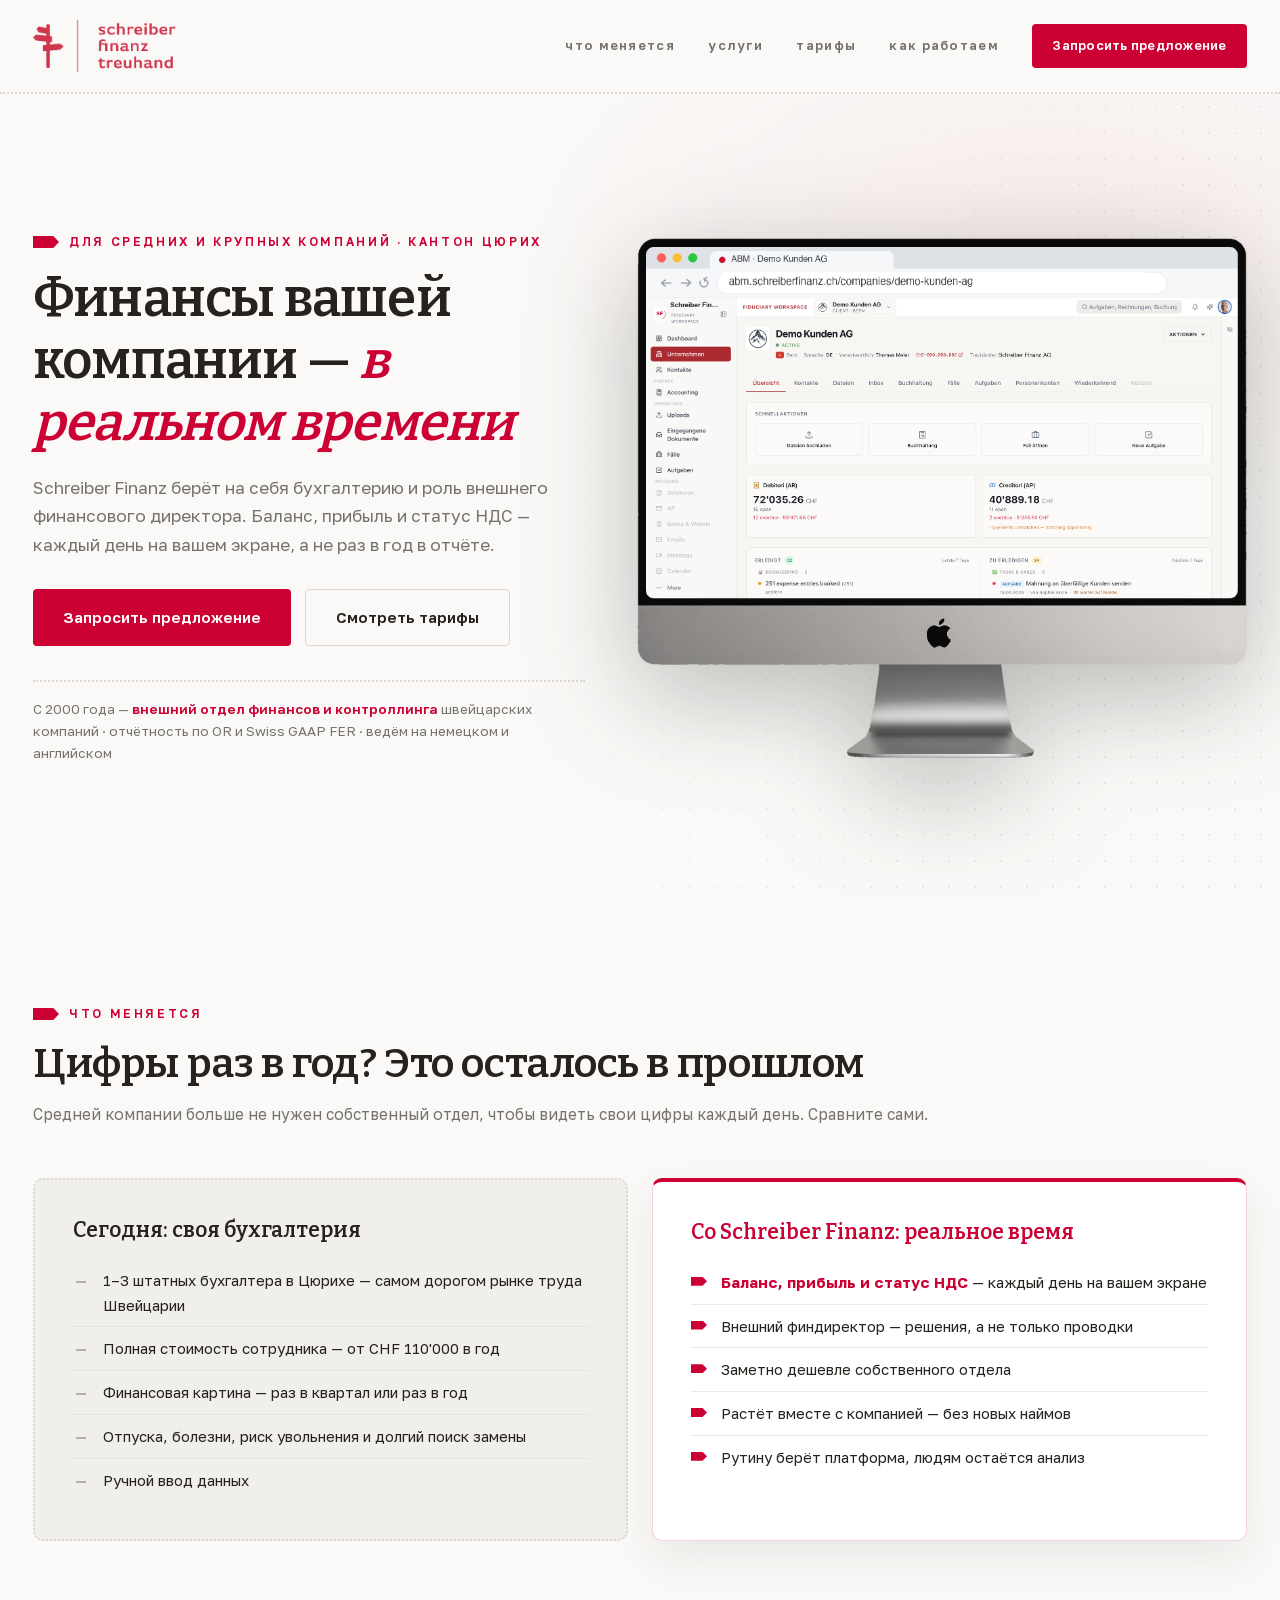
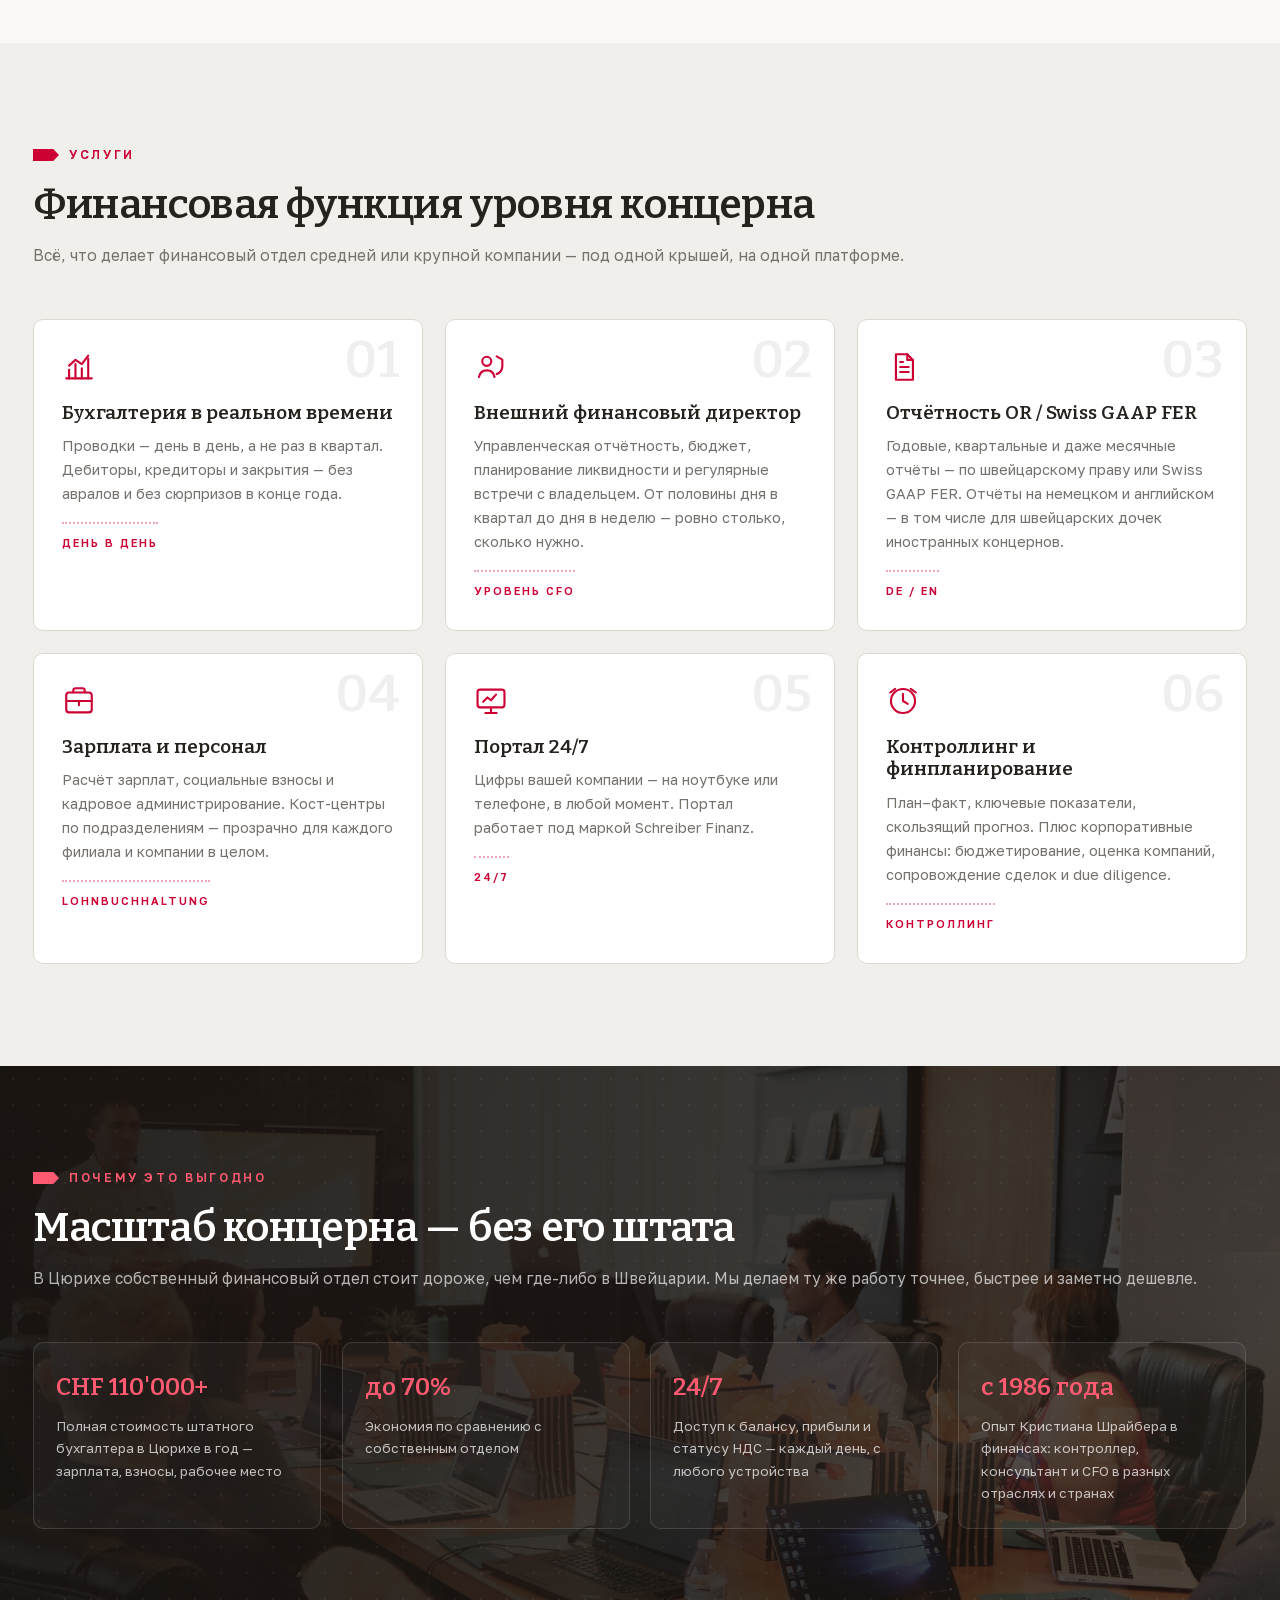
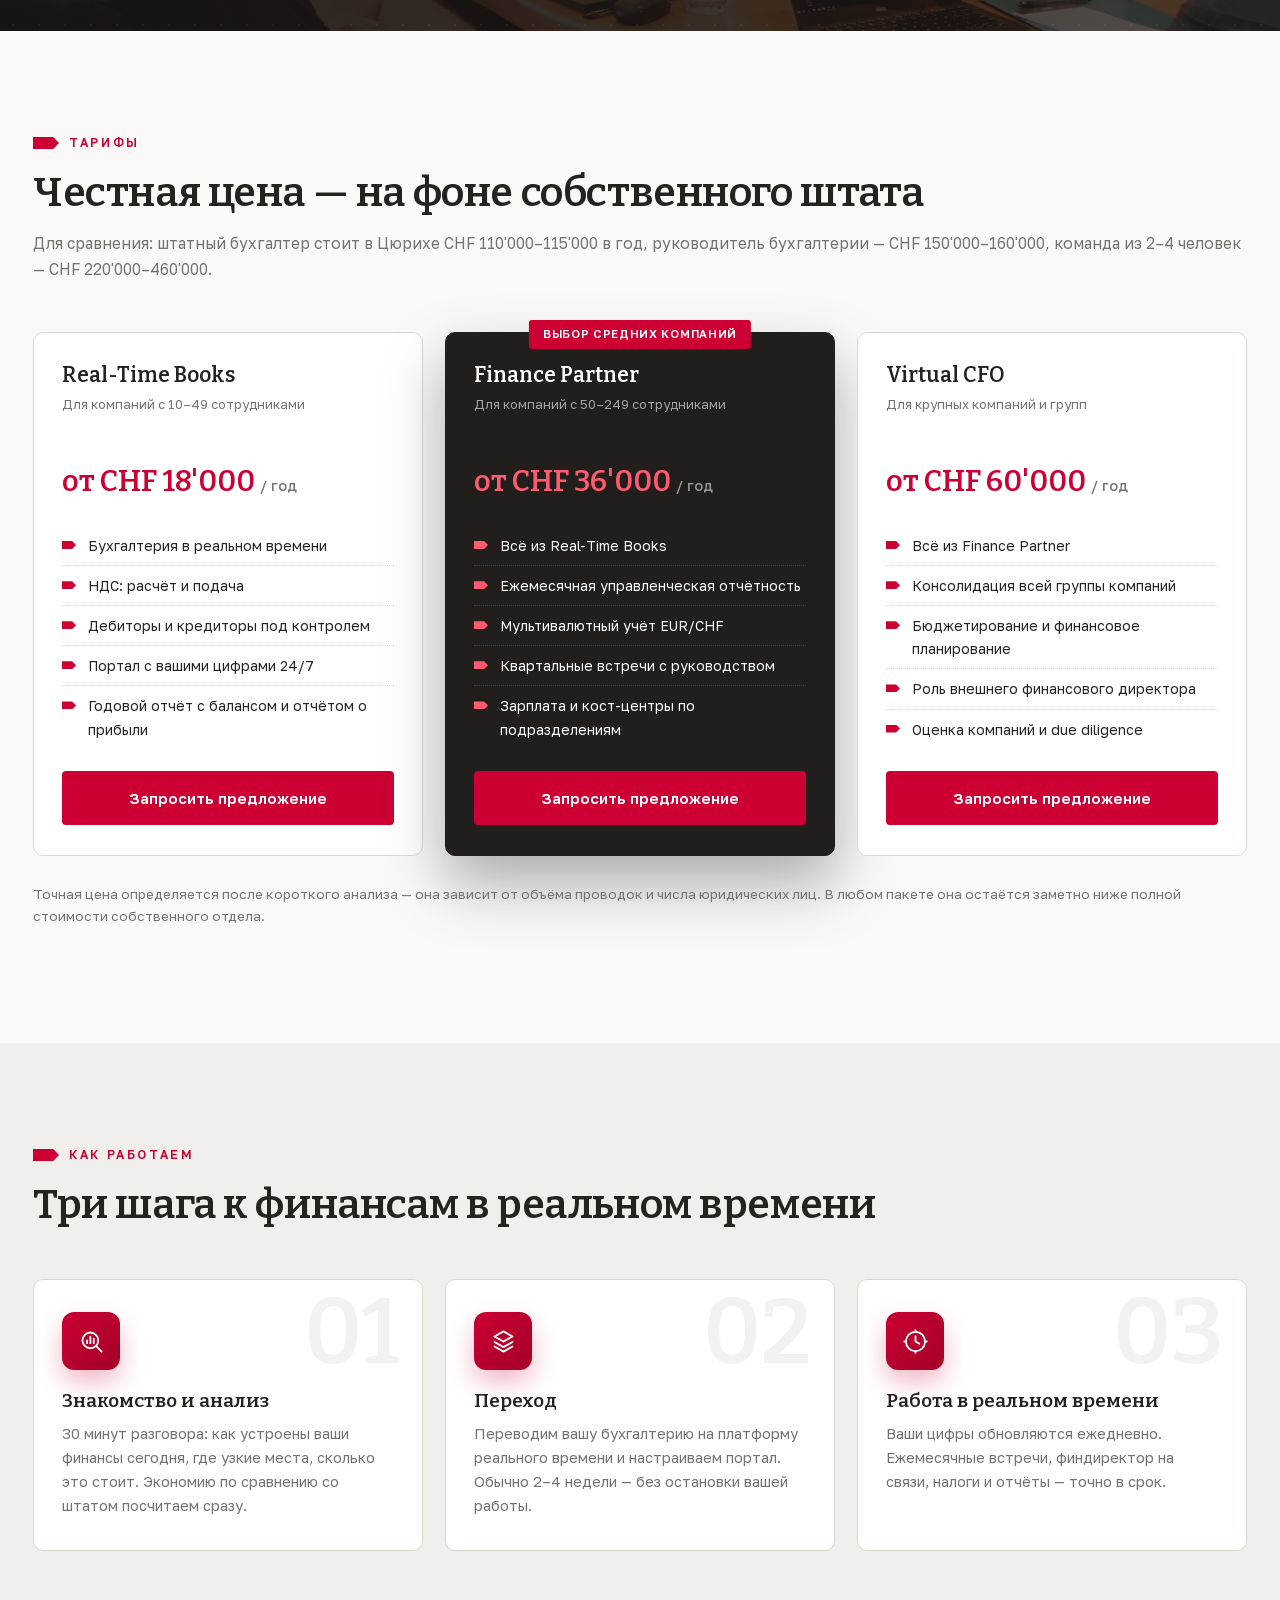
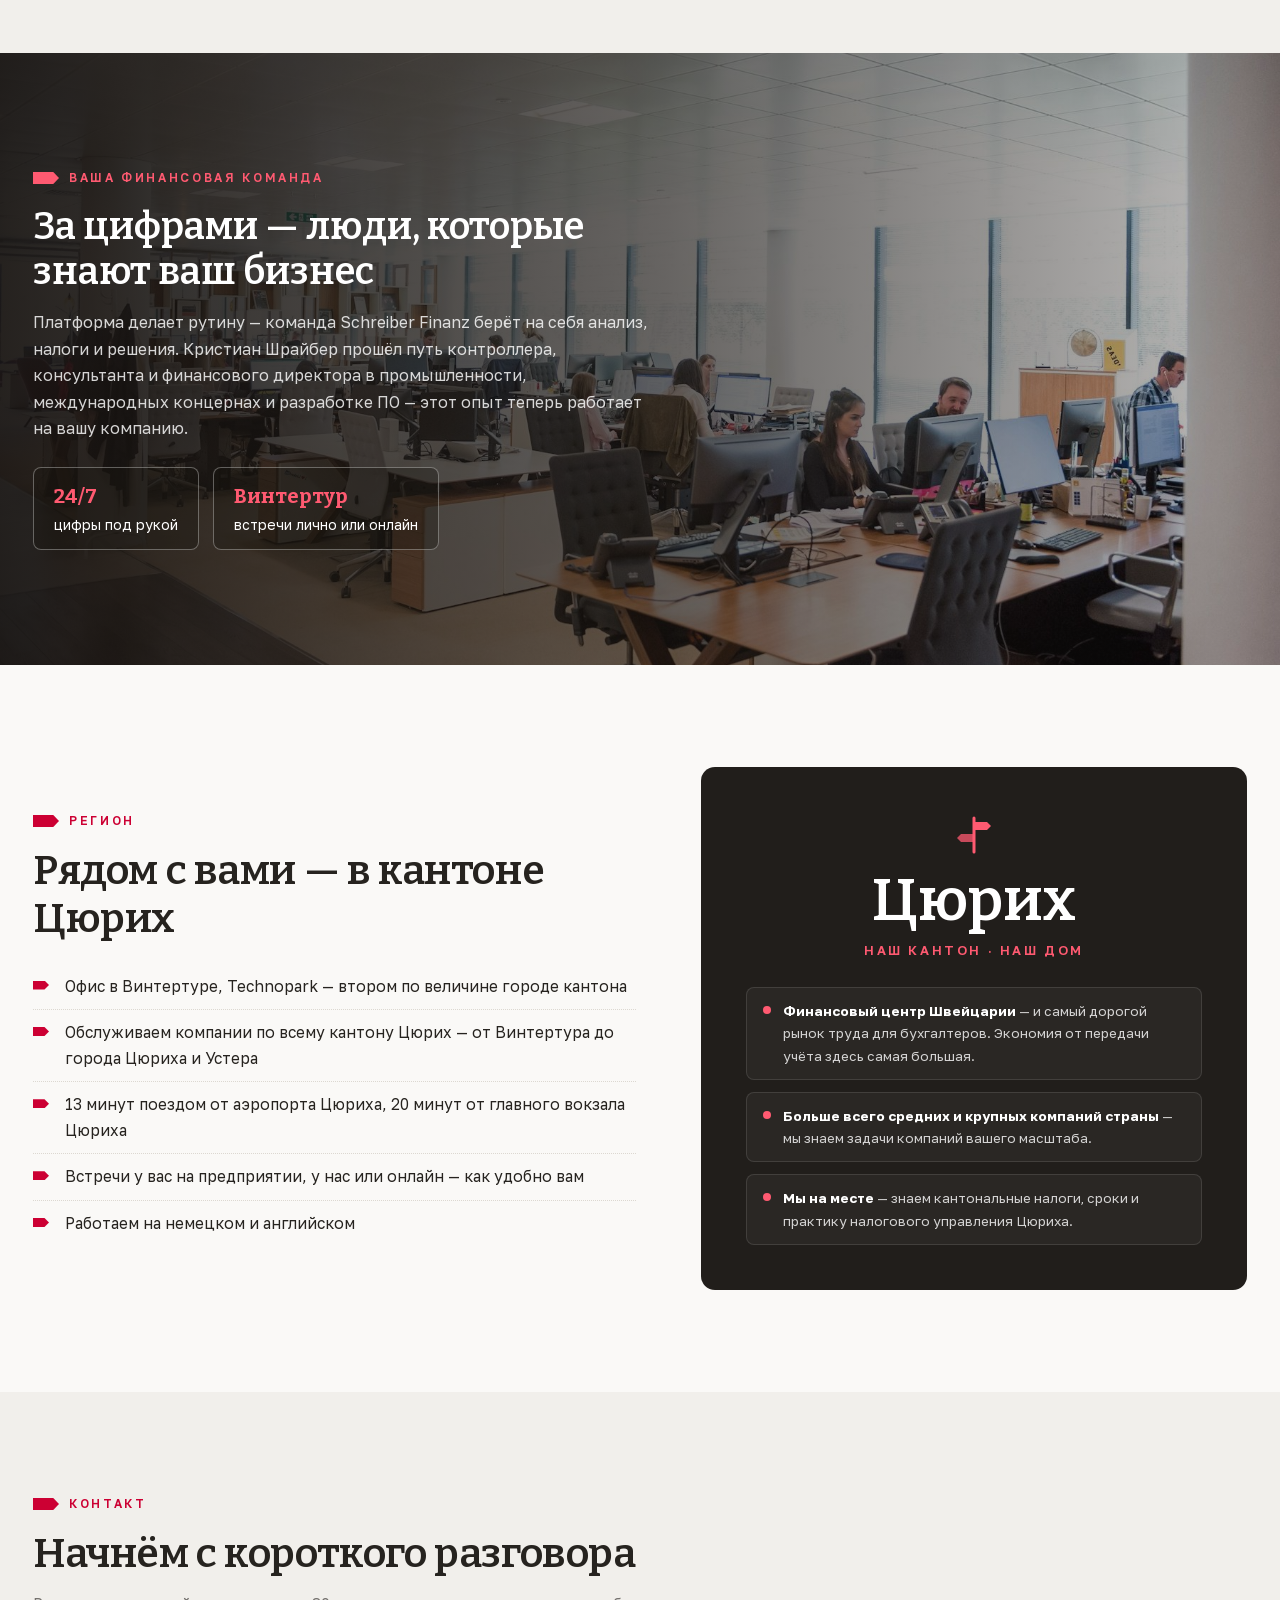
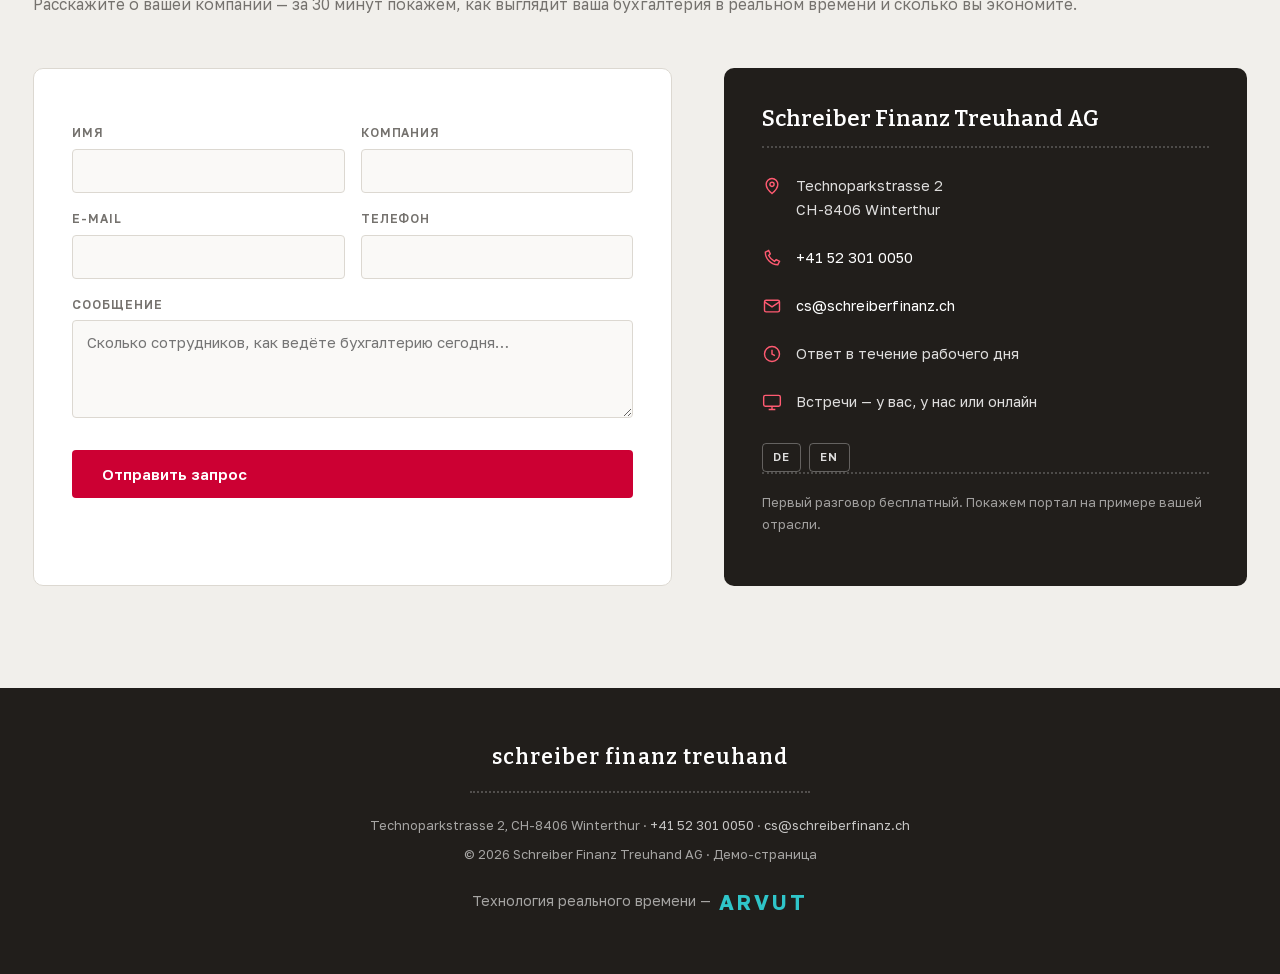
==== commit 039e9c15: "Правки по ревью носителем: язык (Halbgeviertstrich, offene MWST, миграция и др.), Impressum/Datensch" ====
--- a/ru.html
+++ b/ru.html
@@ -236,7 +236,7 @@
         </div>
       </div>
       <div class="imac-wrap reveal">
-        <img class="imac" src="assets/img/imac-schreiber.png?v=1" alt="Портал реального времени — баланс, дебиторы и кредиторы на экране">
+        <img class="imac" src="assets/img/imac-schreiber.png?v=2" alt="Портал реального времени — баланс, дебиторы и кредиторы на экране">
       </div>
     </div>
   </div>
